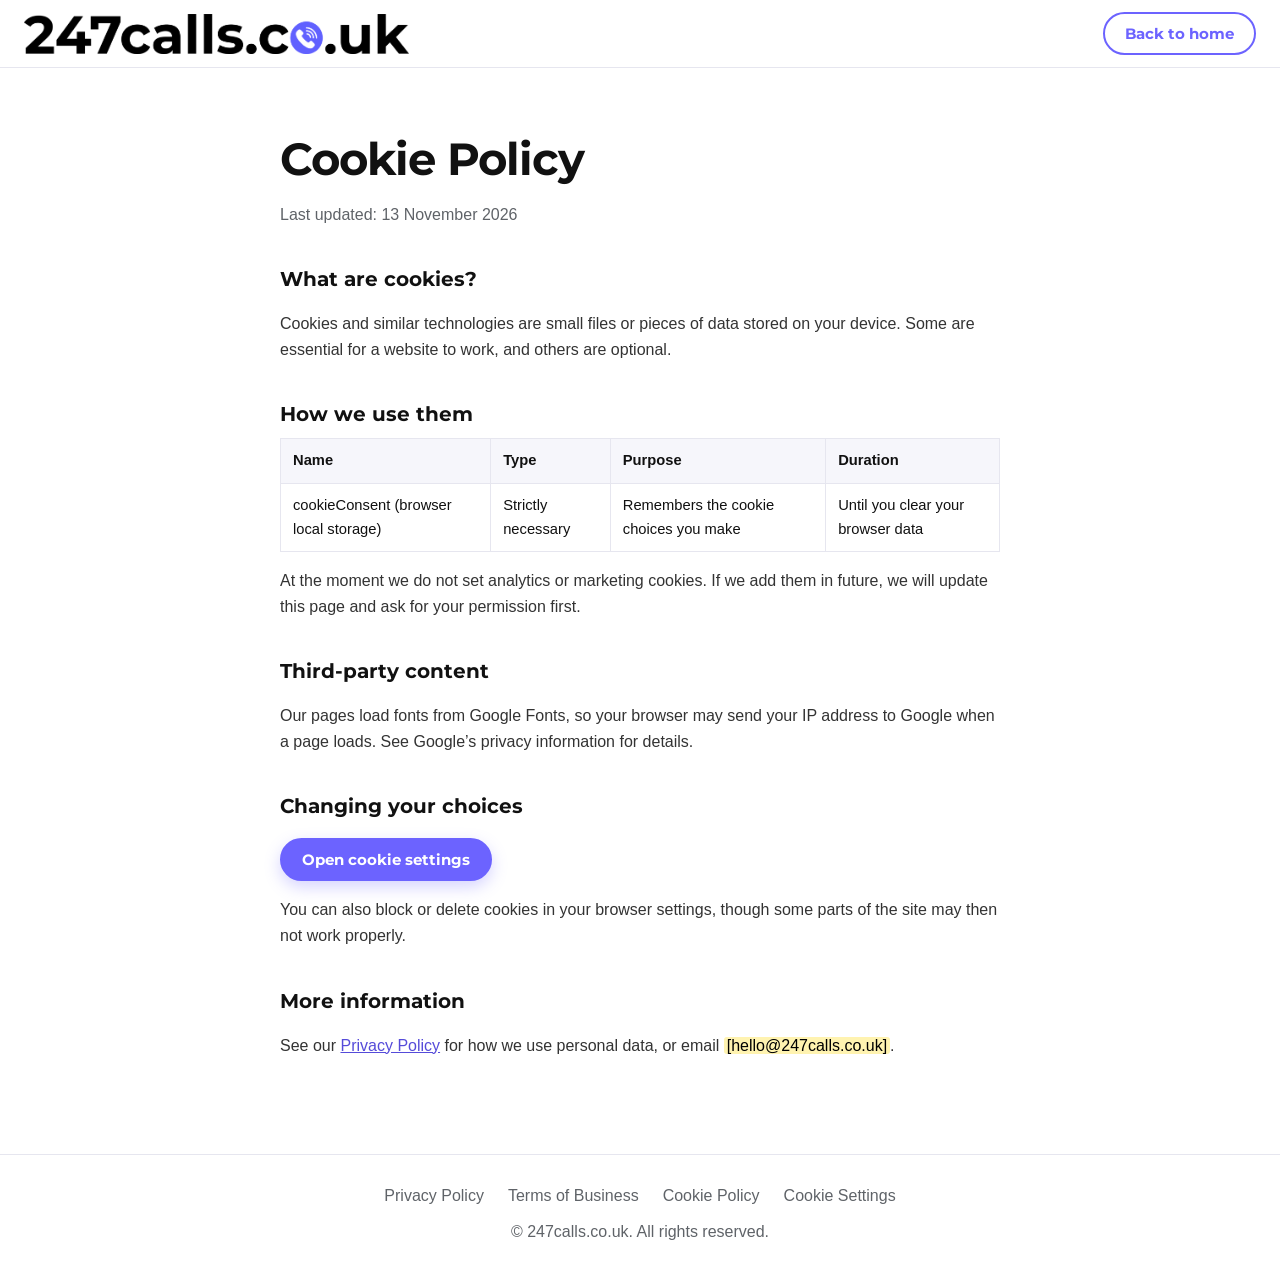
==== Cookies.html @ 4531ec83 "first commit" ====
<!DOCTYPE html>
<html lang="en-GB">
<head>
  <meta charset="UTF-8">
  <meta name="viewport" content="width=device-width, initial-scale=1">
  <title>Cookie Policy – 247calls.co.uk</title>
  <link rel="preconnect" href="https://fonts.googleapis.com">
  <link rel="preconnect" href="https://fonts.gstatic.com" crossorigin>
  <link href="https://fonts.googleapis.com/css2?family=Montserrat:wght@500;700;800&display=swap" rel="stylesheet">
  <link rel="stylesheet" href="style.css">
</head>
<body>
<!-- Replace every yellow [PLACEHOLDER] on this page with your real details, and have a solicitor review before launch. -->
<header class="nav">
  <a class="logo" href="index.html"><img src="hero.jpg" alt="247calls.co.uk" height="40"></a>
  <a class="btn btn-ghost" href="index.html">Back to home</a>
</header>
<main class="legal">
  <h1>Cookie Policy</h1>
  <p class="updated">Last updated: 13 November 2026</p>

  <h2>What are cookies?</h2>
  <p>Cookies and similar technologies are small files or pieces of data stored on your device. Some are essential for a website to work, and others are optional.</p>

  <h2>How we use them</h2>
  <table class="ck-table">
    <thead><tr><th>Name</th><th>Type</th><th>Purpose</th><th>Duration</th></tr></thead>
    <tbody>
      <tr><td>cookieConsent (browser local storage)</td><td>Strictly necessary</td><td>Remembers the cookie choices you make</td><td>Until you clear your browser data</td></tr>
    </tbody>
  </table>
  <p>At the moment we do not set analytics or marketing cookies. If we add them in future, we will update this page and ask for your permission first.</p>

  <h2>Third-party content</h2>
  <p>Our pages load fonts from Google Fonts, so your browser may send your IP address to Google when a page loads. See Google’s privacy information for details.</p>

  <h2>Changing your choices</h2>
  <p><a href="#" class="btn" data-cookie-settings>Open cookie settings</a></p>
  <p>You can also block or delete cookies in your browser settings, though some parts of the site may then not work properly.</p>

  <h2>More information</h2>
  <p>See our <a href="privacy.html">Privacy Policy</a> for how we use personal data, or email <mark class="ph">[hello@247calls.co.uk]</mark>.</p>

</main>
<footer class="legal-foot">
  <nav><a href="privacy.html">Privacy Policy</a><a href="terms.html">Terms of Business</a><a href="cookies.html">Cookie Policy</a><a href="#" data-cookie-settings>Cookie Settings</a></nav>
  <p>© <span id="year"></span> 247calls.co.uk. All rights reserved.</p>
</footer>
<script src="cookies.js"></script>
</body>
</html>
---- style.css ----
/* ===== Easy-edit settings ===== */
:root {
  --accent: #6c63ff;        /* purple used in the logo */
  --accent-dark: #554bd9;
  --text: #111;
  --muted: #5f6368;
  --bg: #fff;
  --bg-alt: #f6f6fb;
  --line: #e6e6ef;
  --radius: 12px;
  --max: 1160px;
}

* { box-sizing: border-box; }
html { scroll-behavior: smooth; scroll-padding-top: 72px; }
body { margin: 0; font-family: Arial, Helvetica, sans-serif; color: var(--text); background: var(--bg); line-height: 1.6; }
h1, h2, h3, .logo { font-family: "Montserrat", Arial, sans-serif; }
a { color: inherit; }

/* ===== Navbar ===== */
.nav { position: sticky; top: 0; z-index: 20; display: flex; align-items: center; justify-content: space-between;
  padding: 12px 24px; background: var(--bg); box-shadow: 0 2px 8px rgba(0,0,0,.06); }
.logo { font-size: 1.7rem; font-weight: 800; text-decoration: none; letter-spacing: -.5px; }
.logo-o { display: inline-flex; align-items: center; justify-content: center; width: .85em; height: .85em;
  border-radius: 50%; background: var(--accent); color: #fff; font-size: .55em; vertical-align: middle; margin: 0 1px; }
.nav-links { display: flex; align-items: center; gap: 22px; }
.nav-links a:not(.btn) { text-decoration: none; font-weight: 500; }
.nav-links a:not(.btn):hover { color: var(--accent); }
.nav-toggle { display: none; background: none; border: 0; font-size: 1.6rem; cursor: pointer; }

/* ===== Buttons ===== */
.btn { display: inline-block; background: var(--accent); color: #fff; border: 2px solid var(--accent); padding: 10px 20px;
  border-radius: 999px; font: 700 .95rem "Montserrat", Arial, sans-serif; text-decoration: none; cursor: pointer; transition: background .15s; }
.btn:hover { background: var(--accent-dark); border-color: var(--accent-dark); }
.btn-ghost { background: transparent; color: var(--accent); }
.btn-ghost:hover { background: var(--bg-alt); color: var(--accent-dark); }
.btn-big { padding: 14px 32px; font-size: 1.05rem; }
:focus-visible { outline: 3px solid var(--accent); outline-offset: 2px; }

/* ===== Hero ===== */
.hero { text-align: center; padding: 28px 20px 56px; }
.video-wrap { max-width: 860px; margin: 0 auto; background: #fdfefd; aspect-ratio: 16 / 9; overflow: hidden; }
.video-wrap video { width: 100%; height: 100%; object-fit: contain; display: block; }
.hero-lead { margin: 24px 0 8px; font-size: 1.1rem; }
.animated-text-container { min-height: 90px; display: flex; align-items: center; justify-content: center; margin-bottom: 20px; }
.animated-text { position: relative; width: 100%; height: 80px; }
.animated-text span { position: absolute; inset: 0; display: flex; align-items: center; justify-content: center;
  padding: 0 12px; font: 800 clamp(1.6rem, 4.5vw, 2.8rem) "Montserrat", Arial, sans-serif; letter-spacing: -1px;
  opacity: 0; transform: translateY(14px); transition: opacity .5s, transform .5s; }
.animated-text span.active { opacity: 1; transform: none; }

/* ===== Sections ===== */
.section { padding: 72px 20px; max-width: var(--max); margin: 0 auto; }
.section.alt { max-width: none; background: var(--bg-alt); }
.section.alt > * { max-width: var(--max); margin-left: auto; margin-right: auto; }
.section h2 { font-size: clamp(1.7rem, 3.5vw, 2.3rem); margin: 0 0 8px; text-align: center; }
.sub { text-align: center; color: var(--muted); margin: 0 auto 36px; }

.steps { list-style: none; counter-reset: s; display: grid; grid-template-columns: repeat(auto-fit, minmax(210px, 1fr)); gap: 28px; padding: 0; margin-top: 40px; }
.steps li { counter-increment: s; }
.steps li::before { content: counter(s); display: grid; place-items: center; width: 38px; height: 38px; border-radius: 50%;
  background: var(--accent); color: #fff; font-weight: 700; margin-bottom: 12px; }
.steps h3 { margin: 0 0 6px; }
.steps p { margin: 0; color: var(--muted); }

/* ===== Pricing ===== */
.cards { display: grid; grid-template-columns: repeat(auto-fit, minmax(235px, 1fr)); gap: 24px; align-items: stretch; }
.card { position: relative; display: flex; flex-direction: column; background: var(--bg); border: 1px solid var(--line); border-radius: var(--radius); padding: 28px 24px; }
.card.featured { border: 2px solid var(--accent); }
.badge { position: absolute; top: -13px; left: 24px; background: var(--accent); color: #fff; font-size: .8rem; font-weight: 700; padding: 3px 12px; border-radius: 999px; }
.card h3 { margin: 0 0 12px; font-size: 1.2rem; }
.price { margin: 0; font-size: 1rem; }
.price strong { font-size: 2.1rem; font-family: "Montserrat", Arial, sans-serif; }
.per { margin: 0 0 16px; color: var(--muted); }
.card ul { margin: 0 0 24px; padding-left: 20px; flex: 1; }
.card li { margin-bottom: 6px; }

/* ===== FAQ ===== */
.faq { max-width: 720px; margin: 24px auto 0; }
.faq details { border-bottom: 1px solid var(--line); padding: 14px 0; }
.faq summary { cursor: pointer; font-weight: 700; }
.faq p { margin: 10px 0 0; color: var(--muted); }

/* ===== Forms & modal ===== */
.form { display: grid; gap: 12px; max-width: 460px; margin: 0 auto; }
.form input, .form textarea { width: 100%; padding: 12px 14px; border: 1px solid #ccc; border-radius: 8px; font: inherit; }
.form input:invalid.touched, .form textarea:invalid.touched { border-color: #d93025; }
.form-msg { margin: 0; min-height: 1.4em; text-align: center; font-weight: 700; }
.form-msg.ok { color: #188038; }
.form-msg.err { color: #d93025; }
.modal { position: fixed; inset: 0; z-index: 50; display: grid; place-items: center; background: rgba(0,0,0,.5); padding: 16px; }
.modal[hidden] { display: none; }
.modal-box { position: relative; width: 100%; max-width: 480px; background: #fff; border-radius: var(--radius); padding: 32px 24px; }
.modal-box h3 { margin: 0 0 4px; text-align: center; }
.modal-close { position: absolute; top: 8px; right: 14px; background: none; border: 0; font-size: 1.8rem; cursor: pointer; }


/* ===== Mobile ===== */
@media (max-width: 760px) {
  .nav-toggle { display: block; }
  .nav-links { display: none; position: absolute; top: 100%; left: 0; right: 0; flex-direction: column; align-items: stretch;
    gap: 0; padding: 12px 24px 20px; background: var(--bg); box-shadow: 0 8px 12px rgba(0,0,0,.08); }
  .nav-links.open { display: flex; }
  .nav-links a { padding: 10px 0; text-align: center; }
  .logo { font-size: 1.3rem; }
}

@media (prefers-reduced-motion: reduce) {
  html { scroll-behavior: auto; }
  .animated-text span { transition: none; }
}

/* ===== How it works: scroll journey ===== */
.journey { position: relative; margin-top: 56px; display: grid; gap: 64px; }
.j-line { position: absolute; left: 50%; top: 0; bottom: 0; width: 3px; margin-left: -1.5px; background: var(--line); border-radius: 3px; }
.j-fill { position: absolute; left: 0; top: 0; width: 100%; height: 0; background: var(--accent); border-radius: 3px; }
.j-step { position: relative; display: grid; grid-template-columns: 1fr 64px 1fr; align-items: center; }
.j-text { grid-column: 1; grid-row: 1; text-align: right; padding-right: 36px; }
.j-node { grid-column: 2; grid-row: 1; justify-self: center; z-index: 1; display: grid; place-items: center; width: 46px; height: 46px;
  border-radius: 50%; background: #fff; border: 3px solid var(--line); font: 800 1.1rem "Montserrat", Arial, sans-serif; color: var(--muted);
  transition: background .3s, border-color .3s, color .3s, transform .3s; }
.j-visual { grid-column: 3; grid-row: 1; padding-left: 36px; }
.j-step.flip .j-text { grid-column: 3; text-align: left; padding: 0 0 0 36px; }
.j-step.flip .j-visual { grid-column: 1; padding: 0 36px 0 0; }
.j-text h3 { margin: 0 0 6px; font-size: 1.5rem; }
.j-text p { margin: 0; color: var(--muted); }
.j-text, .j-visual { opacity: .3; transition: opacity .5s; }
.j-step.on .j-text, .j-step.on .j-visual { opacity: 1; }
.j-step.on .j-node { background: var(--accent); border-color: var(--accent); color: #fff; transform: scale(1.12); }

.vis { max-width: 340px; background: #fff; border: 1px solid var(--line); border-radius: var(--radius); padding: 20px; box-shadow: 0 10px 28px rgba(108,99,255,.12); }
.j-step.flip .vis { margin-left: auto; }
.chip { display: inline-block; font-size: .8rem; font-weight: 700; color: var(--accent-dark); background: #eeedff; padding: 3px 10px; border-radius: 999px; }
.sk { display: block; height: 10px; width: 0; margin: 12px 0 0; border-radius: 6px; background: #dcdaf7; transition: width .9s ease .2s; }
.j-step.on .sk { width: var(--w); }
.div-row { display: flex; align-items: center; gap: 10px; font-size: .85rem; }
.arrow { flex: 1; height: 3px; background: repeating-linear-gradient(90deg, var(--accent) 0 6px, transparent 6px 12px); }
.j-step.on .arrow { animation: flow 1s linear infinite; }
@keyframes flow { to { background-position: 12px 0; } }
.ring { position: relative; width: 56px; height: 56px; margin: 6px auto 22px; display: grid; place-items: center; border-radius: 50%; background: var(--accent); color: #fff; font-size: 1.5rem; }
.ring i { position: absolute; inset: 0; border: 2px solid var(--accent); border-radius: 50%; opacity: 0; }
.j-step.on .ring i { animation: ping 2s ease-out infinite; }
.ring i:nth-child(2) { animation-delay: .8s; }
@keyframes ping { from { transform: scale(1); opacity: .7; } to { transform: scale(2.3); opacity: 0; } }
.quote { margin: 0; text-align: center; font-size: .9rem; color: var(--muted); }
.sms { padding: 12px 14px; font-size: .92rem; background: var(--bg-alt); border-radius: 16px 16px 16px 4px; opacity: 0; transform: scale(.85); transform-origin: left bottom; transition: opacity .5s .3s, transform .5s .3s; }
.j-step.on .sms { opacity: 1; transform: none; }

@media (max-width: 760px) {
  .j-line { left: 23px; }
  .j-step, .j-step.flip { grid-template-columns: 46px 1fr; column-gap: 16px; align-items: start; }
  .j-node { grid-column: 1; }
  .j-text, .j-step.flip .j-text { grid-column: 2; text-align: left; padding: 0; }
  .j-visual, .j-step.flip .j-visual { grid-column: 2; grid-row: 2; padding: 14px 0 0; }
  .j-step.flip .vis { margin-left: 0; }
}

/* ===== Footer ===== */
.site-footer { border-top: 1px solid var(--line); padding: 64px 24px 0; background: var(--bg); }
.f-grid, .f-bottom { max-width: var(--max); margin: 0 auto; }
.f-grid { display: grid; grid-template-columns: 1.3fr 1fr 1fr 1.2fr; gap: 40px; }
.site-footer h4 { margin: 0 0 18px; font: 700 1.15rem "Montserrat", Arial, sans-serif; }
.site-footer ul { list-style: none; margin: 0; padding: 0; display: grid; gap: 10px; }
.site-footer li a, .f-brand p { color: #444; text-decoration: none; font-size: .95rem; }
.site-footer li a:hover { color: var(--accent); }
.f-brand p { margin: 14px 0 20px; max-width: 320px; }
.social { display: flex; flex-wrap: wrap; gap: 8px; }
.social a { display: grid; place-items: center; width: 40px; height: 40px; background: #f3f4f6; border-radius: 4px; color: #111; transition: background .15s, color .15s; }
.social a:hover { background: var(--accent); color: #fff; }
.social svg, .f-contact svg { width: 18px; height: 18px; fill: none; stroke: currentColor; stroke-width: 2; stroke-linecap: round; stroke-linejoin: round; }
.f-contact li { display: flex; align-items: center; gap: 12px; color: #444; font-size: .95rem; }
.f-contact svg { width: 17px; height: 17px; flex: none; color: var(--accent); }
.site-footer .cookie-set a { color: var(--accent); font-weight: 700; font-size: .85rem; }
.f-bottom { display: flex; flex-wrap: wrap; justify-content: space-between; gap: 12px; margin-top: 48px; padding: 22px 0; border-top: 1px solid var(--line); color: var(--muted); font-size: .9rem; }
.f-bottom p { margin: 0; }
.heart { color: #e53935; }
@media (max-width: 900px) { .f-grid { grid-template-columns: 1fr 1fr; } }
@media (max-width: 560px) { .f-grid { grid-template-columns: 1fr; } }

/* =====================================================
   POLISH PASS – visual refinements (safe to tweak/remove)
   ===================================================== */
::selection { background: #d9d6ff; }

.nav { background: rgba(255,255,255,.85); backdrop-filter: blur(10px); -webkit-backdrop-filter: blur(10px);
  box-shadow: none; border-bottom: 1px solid var(--line); }

.btn { box-shadow: 0 6px 16px rgba(108,99,255,.28); transition: background .15s, transform .15s, box-shadow .15s; }
.btn:hover { transform: translateY(-2px); box-shadow: 0 10px 22px rgba(108,99,255,.35); }
.btn-ghost, .btn-ghost:hover { box-shadow: none; transform: none; }

/* Hero */
.hero { padding: 48px 20px 72px; background: radial-gradient(70% 55% at 50% 0%, #ebe8ff 0%, rgba(235,232,255,0) 70%); }
.video-wrap { border-radius: 22px; background: #fff; box-shadow: 0 28px 70px rgba(108,99,255,.2), 0 2px 6px rgba(0,0,0,.05); }
.hero-lead { margin-top: 32px; font-size: 1.15rem; color: var(--muted); }
.animated-text-container { min-height: 100px; }
.animated-text { height: 90px; }
.animated-text span { font-size: clamp(1.8rem, 5vw, 3.2rem); letter-spacing: -1.5px; }
.trust { list-style: none; display: flex; flex-wrap: wrap; justify-content: center; gap: 12px 28px; margin: 28px 0 0; padding: 0; color: var(--muted); font-size: .95rem; }
.trust li::before { content: "\2713"; display: inline-grid; place-items: center; width: 20px; height: 20px; margin-right: 8px;
  border-radius: 50%; background: #eeedff; color: var(--accent-dark); font-size: .72rem; font-weight: 700; }

/* Sections */
.section { padding: 96px 20px; }
.section h2 { letter-spacing: -.8px; }
.sub { font-size: 1.05rem; }
.section.alt { background: linear-gradient(180deg, #f6f6fb 0%, #fff 100%); }

/* Pricing cards */
.card { border-radius: 18px; padding: 32px 26px; transition: transform .2s, box-shadow .2s; }
.card:hover { transform: translateY(-5px); box-shadow: 0 18px 40px rgba(20,20,60,.1); }
.card.featured { background: linear-gradient(180deg, #f8f7ff 0%, #fff 60%); box-shadow: 0 22px 50px rgba(108,99,255,.2); }
.price strong { letter-spacing: -1px; }
.card ul { list-style: none; padding: 0; }
.card li { position: relative; padding-left: 26px; margin-bottom: 10px; font-size: .95rem; }
.card li::before { content: "\2713"; position: absolute; left: 0; top: 1px; color: var(--accent); font-weight: 700; }
.card .btn { width: 100%; text-align: center; }

/* FAQ */
.faq details { padding: 20px 4px; }
.faq summary { list-style: none; display: flex; justify-content: space-between; gap: 16px; font-size: 1.05rem; }
.faq summary::-webkit-details-marker { display: none; }
.faq summary::after { content: "+"; color: var(--accent); font-size: 1.5rem; line-height: 1; transition: transform .2s; }
.faq details[open] summary::after { transform: rotate(45deg); }

/* Forms */
.form input, .form textarea { border-radius: 10px; border: 1px solid #d8d8e6; background: #fff; transition: border-color .15s, box-shadow .15s; }
.form input:focus, .form textarea:focus { outline: none; border-color: var(--accent); box-shadow: 0 0 0 4px rgba(108,99,255,.15); }
.modal-box { border-radius: 20px; box-shadow: 0 30px 80px rgba(0,0,0,.25); }

/* =====================================================
   QUESTIONNAIRE – sliding form
   ===================================================== */
.quiz { max-width: 720px; margin: 0 auto; padding: 28px; background: #fff; border: 1px solid var(--line); border-radius: 22px; box-shadow: 0 20px 50px rgba(108,99,255,.12); }
.q-top { display: flex; align-items: center; gap: 16px; margin-bottom: 24px; font-size: .9rem; font-weight: 700; color: var(--muted); }
.q-top span { white-space: nowrap; }
.q-bar { flex: 1; height: 6px; background: var(--line); border-radius: 6px; overflow: hidden; }
.q-bar i { display: block; width: 0; height: 100%; background: var(--accent); border-radius: 6px; transition: width .4s; }
.q-view { overflow: hidden; transition: height .35s; }
.q-track { display: flex; align-items: flex-start; transition: transform .45s cubic-bezier(.65, 0, .35, 1); }
.q-slide { flex: 0 0 100%; min-width: 0; padding: 4px; opacity: 0; transition: opacity .3s; }
.q-slide.active { opacity: 1; }
.q-slide h3 { margin: 0 0 6px; font-size: 1.45rem; text-align: center; }
.q-hint { margin: 0 0 22px; text-align: center; color: var(--muted); font-size: .95rem; }
.opts { display: grid; grid-template-columns: repeat(auto-fit, minmax(210px, 1fr)); gap: 12px; }
.opt { position: relative; display: block; cursor: pointer; }
.opt input { position: absolute; inset: 0; width: 100%; height: 100%; margin: 0; opacity: 0; cursor: pointer; }
.opt span { display: block; height: 100%; padding: 16px 18px; background: #fff; border: 2px solid var(--line); border-radius: 14px; font-weight: 700; transition: border-color .15s, background .15s, box-shadow .15s; }
.opt small { display: block; margin-top: 2px; font-weight: 400; color: var(--muted); }
.opt:hover span { border-color: #c9c5ff; }
.opt input:checked + span { border-color: var(--accent); background: #f3f2ff; box-shadow: 0 0 0 3px rgba(108,99,255,.12); }
.opt input:focus-visible + span { outline: 3px solid var(--accent); outline-offset: 2px; }
.q-nav { display: flex; justify-content: space-between; gap: 12px; margin-top: 24px; min-height: 46px; }
.q-nav [hidden] { display: none; }
#q-next { margin-left: auto; }
.q-result { padding: 8px 0 4px; text-align: center; }
.q-check { display: grid; place-items: center; width: 60px; height: 60px; margin: 0 auto 14px; border-radius: 50%; background: var(--accent); color: #fff; font-size: 1.6rem; }
.q-slide.active .q-check { animation: pop .5s; }
@keyframes pop { from { transform: scale(.4); opacity: 0; } to { transform: none; opacity: 1; } }
.q-rec { margin: 0 0 14px; font: 800 1.7rem "Montserrat", Arial, sans-serif; color: var(--accent-dark); }
@media (max-width: 560px) { .quiz { padding: 20px 16px; } }
@media (prefers-reduced-motion: reduce) { .q-track, .q-view, .q-bar i, .q-slide { transition: none; } .q-slide.active .q-check { animation: none; } }

/* ===== Logo image (hero.jpg) ===== */
.logo { display: flex; align-items: center; line-height: 0; }
.logo img { display: block; height: 40px; width: auto; }
.site-footer .logo img { height: 46px; }
@media (max-width: 760px) { .logo img { height: 34px; } }

/* =====================================================
   ROUND 2 – blended video, moving package highlight, footer extras
   ===================================================== */

/* Video blends into the page: white pixels disappear into the background */
.video-wrap { background: none; box-shadow: none; border-radius: 0; }
.video-wrap video { mix-blend-mode: multiply; }

/* Pricing: the bordered highlight follows hover / swipe */
.cards { position: relative; }
.card { border: 2px solid var(--line); transition: transform .25s, box-shadow .25s, border-color .25s, background .25s; }
.card.featured { border-color: var(--accent); transform: translateY(-6px); }
.badge[hidden] { display: none; }
.dots { display: none; justify-content: center; gap: 8px; margin-top: 4px; }
.dots button { width: 9px; height: 9px; padding: 0; border: 0; border-radius: 999px; background: #cfcdf0; cursor: pointer; transition: width .25s, background .25s; }
.dots button.on { width: 26px; background: var(--accent); }
@media (max-width: 900px) {
  .cards { display: flex; overflow-x: auto; scroll-snap-type: x mandatory; gap: 16px; padding: 22px 4px 28px; scrollbar-width: none; }
  .cards::-webkit-scrollbar { display: none; }
  .card { flex: 0 0 min(82%, 340px); scroll-snap-align: center; }
  .dots { display: flex; }
}

/* Footer */
.site-footer { position: relative; overflow: hidden; padding-bottom: 0; }
.site-footer > :not(.f-mark) { position: relative; z-index: 1; }
.f-cta { max-width: var(--max); margin: 0 auto 56px; display: flex; flex-wrap: wrap; align-items: center; justify-content: space-between; gap: 20px;
  padding: 32px 36px; border-radius: 24px; color: #fff; background: linear-gradient(135deg, #6c63ff 0%, #4a3fd1 100%); }
.f-cta h3 { margin: 0 0 4px; font-size: 1.6rem; }
.f-cta p { margin: 0; opacity: .9; }
.btn-light { background: #fff; color: var(--accent-dark); border-color: #fff; box-shadow: 0 6px 16px rgba(0,0,0,.15); }
.btn-light:hover { background: #f3f2ff; border-color: #f3f2ff; }

.site-footer ul:not(.f-contact) li a { position: relative; display: inline-block; transition: color .2s, transform .2s; }
.site-footer ul:not(.f-contact) li a::before { content: "\2192"; position: absolute; left: -18px; opacity: 0; color: var(--accent); transition: opacity .2s; }
.site-footer ul:not(.f-contact) li a:hover { transform: translateX(18px); }
.site-footer ul:not(.f-contact) li a:hover::before { opacity: 1; }
.social a:hover { transform: translateY(-4px) rotate(-6deg); }

.f-brand .live { display: inline-flex; align-items: center; gap: 8px; margin: 18px 0 0; padding: 6px 14px; border-radius: 999px; background: #eefaf1; color: #166534; font-weight: 700; font-size: .85rem; }
.live i { width: 9px; height: 9px; border-radius: 50%; background: #22c55e; animation: livepulse 1.8s infinite; }
@keyframes livepulse { 0% { box-shadow: 0 0 0 0 rgba(34,197,94,.6); } 70% { box-shadow: 0 0 0 9px rgba(34,197,94,0); } 100% { box-shadow: 0 0 0 0 rgba(34,197,94,0); } }

.f-end { display: flex; align-items: center; gap: 16px; }
.to-top { display: grid; place-items: center; width: 38px; height: 38px; border-radius: 50%; background: var(--accent); color: #fff; text-decoration: none; font-weight: 700; transition: transform .2s, background .2s; }
.to-top:hover { transform: translateY(-4px); background: var(--accent-dark); }
.f-mark { position: absolute; left: 50%; bottom: -.22em; transform: translateX(-50%); z-index: 0; pointer-events: none; user-select: none; white-space: nowrap;
  font: 800 clamp(6rem, 24vw, 19rem)/1 "Montserrat", Arial, sans-serif; letter-spacing: -.05em; color: #f1f0ff; }
@media (max-width: 560px) { .f-cta { padding: 26px 22px; } }
@media (prefers-reduced-motion: reduce) { .live i { animation: none; } .card, .to-top, .site-footer ul li a { transition: none; } }

/* =====================================================
   LEGAL PAGES + COOKIE BANNER
   ===================================================== */
.fine { margin: 0; text-align: center; font-size: .8rem; color: var(--muted); }
.fine a { color: var(--accent-dark); }

.legal { max-width: 760px; margin: 0 auto; padding: 56px 20px 80px; }
.legal h1 { margin: 0 0 6px; font-size: clamp(2rem, 5vw, 2.8rem); letter-spacing: -1px; }
.legal .updated { margin: 0 0 24px; color: var(--muted); }
.legal h2 { margin: 36px 0 8px; font-size: 1.25rem; text-align: left; }
.legal p, .legal li { color: #333; }
.legal li { margin-bottom: 6px; }
.legal a:not(.btn) { color: var(--accent-dark); }
.ph { background: #fff3b0; padding: 0 3px; border-radius: 3px; }
.ck-table { width: 100%; margin: 0 0 16px; border-collapse: collapse; font-size: .92rem; }
.ck-table th, .ck-table td { padding: 10px 12px; text-align: left; border: 1px solid var(--line); vertical-align: top; }
.ck-table th { background: var(--bg-alt); }
.legal-foot { padding: 28px 20px; text-align: center; color: var(--muted); border-top: 1px solid var(--line); }
.legal-foot nav { display: flex; flex-wrap: wrap; justify-content: center; gap: 8px 24px; margin-bottom: 10px; }
.legal-foot a { text-decoration: none; }
.legal-foot a:hover { color: var(--accent); }
.legal-foot p { margin: 0; }

.ck-banner { position: fixed; left: 16px; right: 16px; bottom: 16px; z-index: 40; max-width: 760px; margin: 0 auto; display: flex; flex-wrap: wrap;
  align-items: center; gap: 14px 20px; padding: 18px 22px; background: #fff; border: 1px solid var(--line); border-radius: 18px; box-shadow: 0 20px 60px rgba(20,20,60,.22); }
.ck-banner[hidden] { display: none; }
.ck-banner p { margin: 0; flex: 1 1 320px; font-size: .92rem; color: #333; }
.ck-banner a { color: var(--accent-dark); }
.ck-actions { display: flex; flex-wrap: wrap; gap: 8px; }
.ck-actions .btn { padding: 9px 16px; font-size: .88rem; }
.ck-row { display: flex; justify-content: space-between; align-items: flex-start; gap: 16px; padding: 14px 0; border-top: 1px solid var(--line); }
.ck-row strong { display: block; }
.ck-row small { color: var(--muted); }
.switch { position: relative; flex: none; width: 46px; height: 26px; }
.switch input { position: absolute; inset: 0; z-index: 1; width: 100%; height: 100%; margin: 0; opacity: 0; cursor: pointer; }
.switch span { position: absolute; inset: 0; border-radius: 999px; background: #cfcdf0; transition: background .2s; }
.switch span::after { content: ""; position: absolute; top: 3px; left: 3px; width: 20px; height: 20px; border-radius: 50%; background: #fff; transition: transform .2s; }
.switch input:checked + span { background: var(--accent); }
.switch input:checked + span::after { transform: translateX(20px); }
.switch input:disabled { cursor: not-allowed; }
.switch input:disabled + span { opacity: .6; }
.switch input:focus-visible + span { outline: 3px solid var(--accent); outline-offset: 2px; }
.ck-modal-actions { display: flex; flex-wrap: wrap; justify-content: flex-end; gap: 10px; margin-top: 18px; }
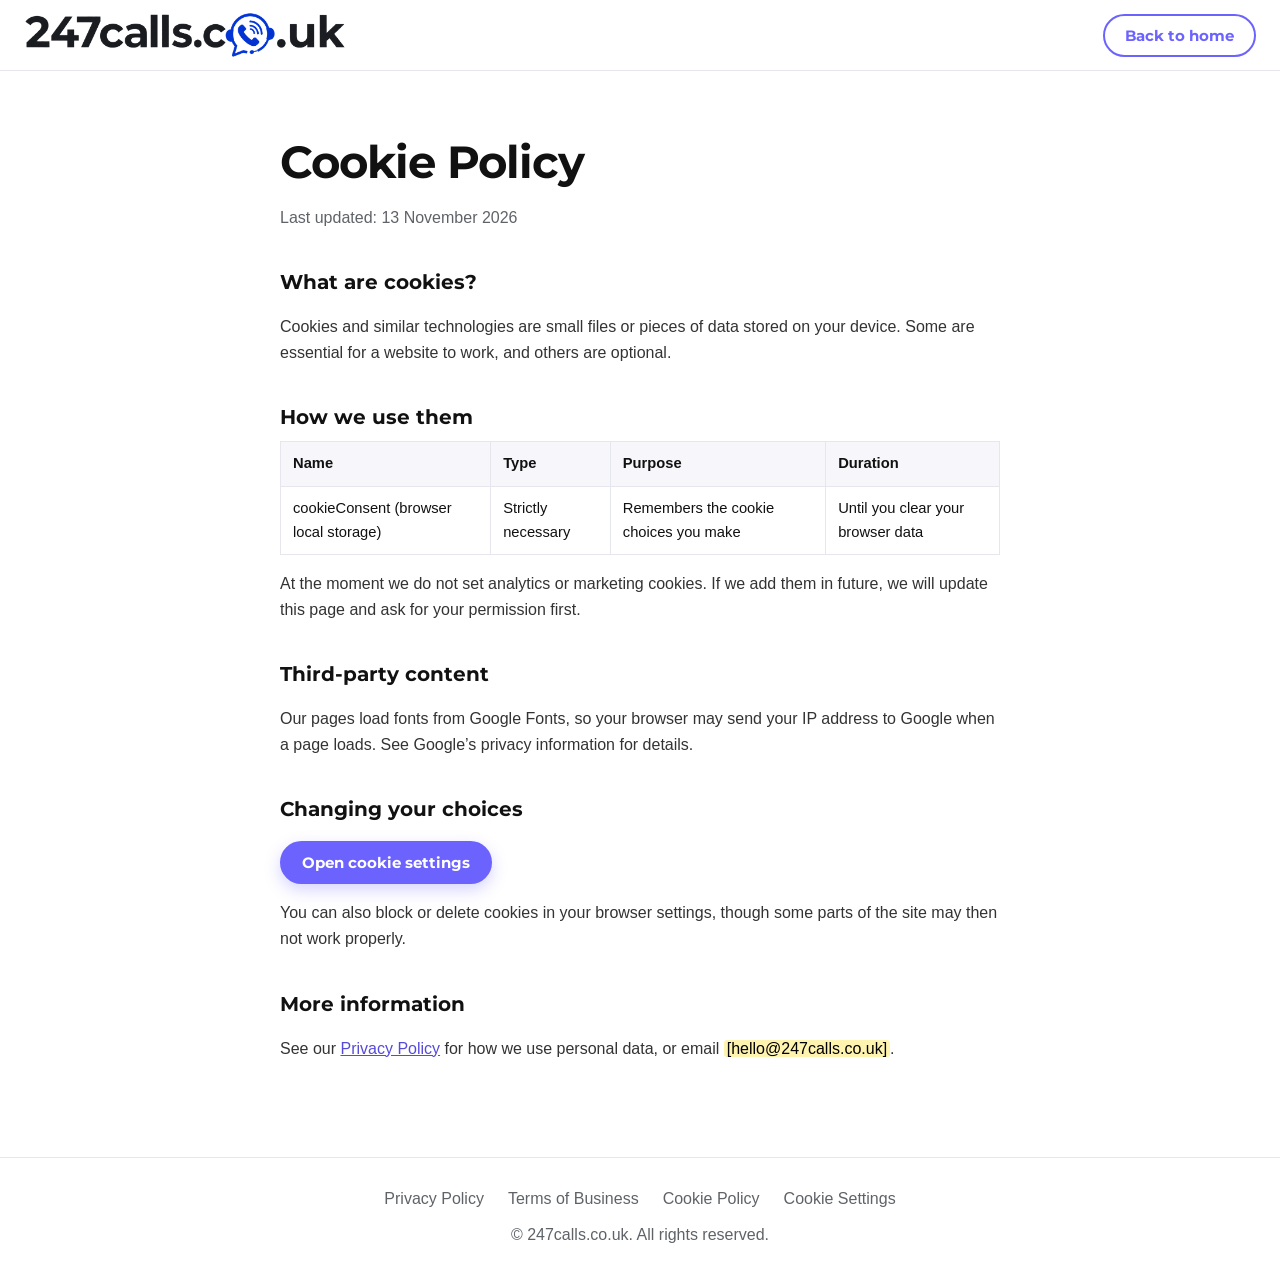
==== commit 55954871: "Theme Changed" ====
--- a/Cookies.html
+++ b/Cookies.html
@@ -12,7 +12,7 @@
 <body>
 <!-- Replace every yellow [PLACEHOLDER] on this page with your real details, and have a solicitor review before launch. -->
 <header class="nav">
-  <a class="logo" href="index.html"><img src="hero.jpg" alt="247calls.co.uk" height="40"></a>
+  <a class="logo" href="index.html"><img src="logo.png" alt="247calls.co.uk" width="1100" height="157"></a>
   <a class="btn btn-ghost" href="index.html">Back to home</a>
 </header>
 <main class="legal">
--- a/style.css
+++ b/style.css
@@ -360,4 +360,105 @@
 .switch input:disabled { cursor: not-allowed; }
 .switch input:disabled + span { opacity: .6; }
 .switch input:focus-visible + span { outline: 3px solid var(--accent); outline-offset: 2px; }
-.ck-modal-actions { display: flex; flex-wrap: wrap; justify-content: flex-end; gap: 10px; margin-top: 18px; }+.ck-modal-actions { display: flex; flex-wrap: wrap; justify-content: flex-end; gap: 10px; margin-top: 18px; }
+
+/* ===== Footer Christmas scene (tree, gifts, snowman) ===== */
+.f-scene { max-width: var(--max); margin: 48px auto 0; display: flex; align-items: flex-end; justify-content: space-between; gap: 24px; }
+.f-greet { align-self: center; max-width: 400px; padding-bottom: 28px; }
+.f-greet strong { display: block; margin-bottom: 6px; font: 800 1.7rem "Montserrat", Arial, sans-serif; letter-spacing: -.5px; }
+.f-greet p { margin: 0; color: var(--muted); }
+.scene { position: relative; flex: none; width: min(100%, 380px); pointer-events: none; }
+.scene svg { display: block; width: 100%; height: auto; overflow: visible; }
+.f-bottom { margin-top: 0; }                      /* the scene stands right on the divider line */
+.sm-arm { transform-box: fill-box; transform-origin: 0 100%; animation: smwave 2.4s ease-in-out infinite; }
+@keyframes smwave { 0%, 100% { transform: rotate(-6deg); } 50% { transform: rotate(12deg); } }
+.sm-sp { transform-box: fill-box; transform-origin: center; animation: smtw 1.8s ease-in-out infinite; }
+@keyframes smtw { 0%, 100% { opacity: .25; transform: scale(.6); } 50% { opacity: 1; transform: scale(1.1); } }
+.scene .sm-bubble { position: absolute; left: 79%; top: 0; transform: translateX(-50%); white-space: nowrap; padding: 5px 12px; border-radius: 12px;
+  background: var(--accent); color: #fff; font: 700 .75rem "Montserrat", Arial, sans-serif; }
+.sm-bubble::after { content: ""; position: absolute; left: 50%; top: 100%; margin-left: -5px; border: 5px solid transparent; border-top-color: var(--accent); }
+@media (max-width: 760px) { .f-scene { flex-direction: column; align-items: center; gap: 4px; text-align: center; } .f-greet { max-width: none; padding-bottom: 0; } .scene { width: min(100%, 340px); } }
+@media (prefers-reduced-motion: reduce) { .sm-arm, .sm-sp { animation: none; } }
+
+/* ===== Missed-call calculator ===== */
+.calc { display: grid; grid-template-columns: 1.1fr 1fr; max-width: 980px; margin: 40px auto 0; overflow: hidden; background: #fff;
+  border: 1px solid var(--line); border-radius: 26px; box-shadow: 0 24px 60px rgba(108,99,255,.16); }
+.calc-inputs { display: grid; gap: 26px; align-content: center; padding: 38px 34px; }
+.calc-field label { display: flex; justify-content: space-between; gap: 12px; margin-bottom: 10px; font-weight: 700; }
+.calc-field output { color: var(--accent-dark); font-family: "Montserrat", Arial, sans-serif; }
+.calc input[type="range"] { width: 100%; height: 6px; cursor: pointer; accent-color: var(--accent); }
+.calc-toggle { justify-self: start; display: inline-flex; padding: 4px; background: var(--bg-alt); border: 1px solid var(--line); border-radius: 999px; }
+.calc-toggle button { padding: 9px 18px; border: 0; border-radius: 999px; background: none; color: var(--muted); font: 700 .9rem "Montserrat", Arial, sans-serif; cursor: pointer; transition: background .2s, color .2s; }
+.calc-toggle button.on { background: var(--accent); color: #fff; }
+.calc-out { position: relative; overflow: hidden; padding: 38px 34px; color: #fff; background: linear-gradient(160deg, #4a3fd1 0%, #2b2380 100%); }
+.calc-out::after { content: ""; position: absolute; top: -70px; right: -70px; width: 220px; height: 220px; border-radius: 50%; background: rgba(255,255,255,.07); }
+.calc-out > * { position: relative; z-index: 1; }
+.calc-label { margin: 0; font-size: .95rem; opacity: .85; }
+.calc-big { margin: 6px 0 22px; font: 800 clamp(2.4rem, 6vw, 3.5rem)/1.05 "Montserrat", Arial, sans-serif; letter-spacing: -1.5px; }
+.calc-big small { font-size: 1rem; font-weight: 700; letter-spacing: 0; opacity: .8; }
+.calc-bars { display: grid; gap: 16px; margin-bottom: 20px; }
+.calc-bars div { display: grid; grid-template-columns: 1fr auto; gap: 6px 12px; font-size: .88rem; }
+.calc-bars span { grid-column: 1; grid-row: 1; }
+.calc-bars em { grid-column: 2; grid-row: 1; font-style: normal; font-weight: 700; }
+.calc-bars i { grid-column: 1 / -1; grid-row: 2; height: 10px; overflow: hidden; border-radius: 6px; background: rgba(255,255,255,.18); }
+.calc-bars b { display: block; width: 0; height: 100%; border-radius: 6px; background: #fff; transition: width .5s; }
+.calc-bars b.cost { background: #ffd166; }
+.calc-line { margin: 0 0 20px; font-size: .98rem; }
+.calc-fine { margin: 14px 0 0; font-size: .78rem; opacity: .7; }
+@media (max-width: 760px) { .calc { grid-template-columns: 1fr; } .calc-inputs, .calc-out { padding: 28px 22px; } }
+@media (prefers-reduced-motion: reduce) { .calc-bars b { transition: none; } }
+
+/* ===== Logo (logo.png, trimmed + transparent) ===== */
+.logo { display: flex; align-items: center; max-width: 100%; line-height: 0; }
+.logo img { display: block; flex: none; width: auto; max-width: none; height: clamp(32px, 4.2vw, 46px); }
+.site-footer .logo img { width: min(100%, 270px); height: auto; }      /* keeps its shape in the footer column */
+@media (max-width: 760px) { .logo img { height: 30px; } .site-footer .logo img { width: min(100%, 230px); height: auto; } }
+@media (max-width: 380px) { .logo img { height: 26px; } .site-footer .logo img { width: min(100%, 200px); } }
+
+/* =====================================================
+   MOBILE MENU – keypad button + full-screen "press 1" menu
+   ===================================================== */
+.nav-toggle, .menu-live { display: none; }
+.logo { position: relative; z-index: 2; }
+body.menu-open { overflow: hidden; }
+
+@media (max-width: 760px) {
+  .nav { background: rgba(255,255,255,.97); backdrop-filter: none; -webkit-backdrop-filter: none; }   /* blur would trap the fixed menu inside the bar */
+
+  /* 3x3 keypad button: the dots re-arrange into an X when open */
+  .nav-toggle { position: relative; z-index: 2; display: grid; place-items: center; width: 46px; height: 46px; padding: 0; border: 0; border-radius: 50%;
+    background: var(--bg-alt); cursor: pointer; transition: background .25s; }
+  .keypad { display: grid; grid-template-columns: repeat(3, 5px); gap: 4px; }
+  .keypad i { width: 5px; height: 5px; border-radius: 50%; background: var(--accent); transition: transform .35s, opacity .3s, background .25s; }
+  .nav-toggle[aria-expanded="true"] { background: var(--accent); }
+  .nav-toggle[aria-expanded="true"] .keypad i { background: #fff; transform: scale(1.3); }
+  .nav-toggle[aria-expanded="true"] .keypad i:nth-child(even) { transform: scale(0); opacity: 0; }
+
+  /* full-screen menu that grows out of the button */
+  .nav-links { position: fixed; inset: 0; z-index: 1; display: flex; flex-direction: column; align-items: stretch; gap: 0; overflow-y: auto;
+    padding: 96px 28px 28px; background: radial-gradient(120% 70% at 100% 0%, #e2dfff 0%, #f6f5ff 45%, #fff 100%); box-shadow: none;
+    counter-reset: ivr; visibility: hidden; pointer-events: none; clip-path: circle(0 at calc(100% - 47px) 35px);
+    transition: clip-path .6s cubic-bezier(.7, 0, .2, 1), visibility 0s linear .6s; }
+  .nav-links.open { visibility: visible; pointer-events: auto; clip-path: circle(150vmax at calc(100% - 47px) 35px); transition: clip-path .6s cubic-bezier(.7, 0, .2, 1), visibility 0s; }
+  .nav-links::before { content: "Welcome to 247calls. Please choose an option:"; margin-bottom: 8px; font-size: .9rem; color: var(--muted); }
+
+  .nav-links a:not(.btn) { counter-increment: ivr; display: flex; align-items: center; gap: 16px; padding: 14px 0; text-align: left;
+    border-bottom: 1px solid rgba(108,99,255,.16); font: 800 1.8rem "Montserrat", Arial, sans-serif; letter-spacing: -.5px; }
+  .nav-links a:not(.btn)::before { content: counter(ivr); flex: none; display: grid; place-items: center; width: 42px; height: 42px; border: 2px solid var(--accent);
+    border-radius: 50%; color: var(--accent); font-size: 1.05rem; transition: background .2s, color .2s; }
+  .nav-links a:not(.btn)::after { content: "\2192"; margin-left: auto; color: var(--accent); font-size: 1.3rem; transition: transform .2s; }
+  .nav-links a:not(.btn):active::before, .nav-links a:not(.btn):hover::before { background: var(--accent); color: #fff; }
+  .nav-links a:not(.btn):hover::after { transform: translateX(4px); }
+  .nav-links .btn { margin-top: 14px; padding: 14px; text-align: center; font-size: 1rem; }
+  .nav-links .btn-ghost { margin-top: auto; }                 /* pushes Sign in + Get started to the bottom of the screen */
+  .menu-live { display: flex; align-items: center; justify-content: center; gap: 8px; margin: 18px 0 0; font-size: .85rem; font-weight: 700; color: #166534; }
+
+  /* items rise in one after another */
+  .nav-links > * { opacity: 0; transform: translateY(18px); transition: opacity .25s, transform .25s; }
+  .nav-links.open > * { opacity: 1; transform: none; transition: opacity .45s, transform .45s; }
+  .nav-links.open > :nth-child(1) { transition-delay: .30s; } .nav-links.open > :nth-child(2) { transition-delay: .36s; }
+  .nav-links.open > :nth-child(3) { transition-delay: .42s; } .nav-links.open > :nth-child(4) { transition-delay: .48s; }
+  .nav-links.open > :nth-child(5) { transition-delay: .54s; } .nav-links.open > :nth-child(6) { transition-delay: .60s; }
+  .nav-links.open > :nth-child(7) { transition-delay: .66s; }
+}
+@media (prefers-reduced-motion: reduce) { .nav-links, .nav-links > *, .keypad i { transition: none !important; } }
